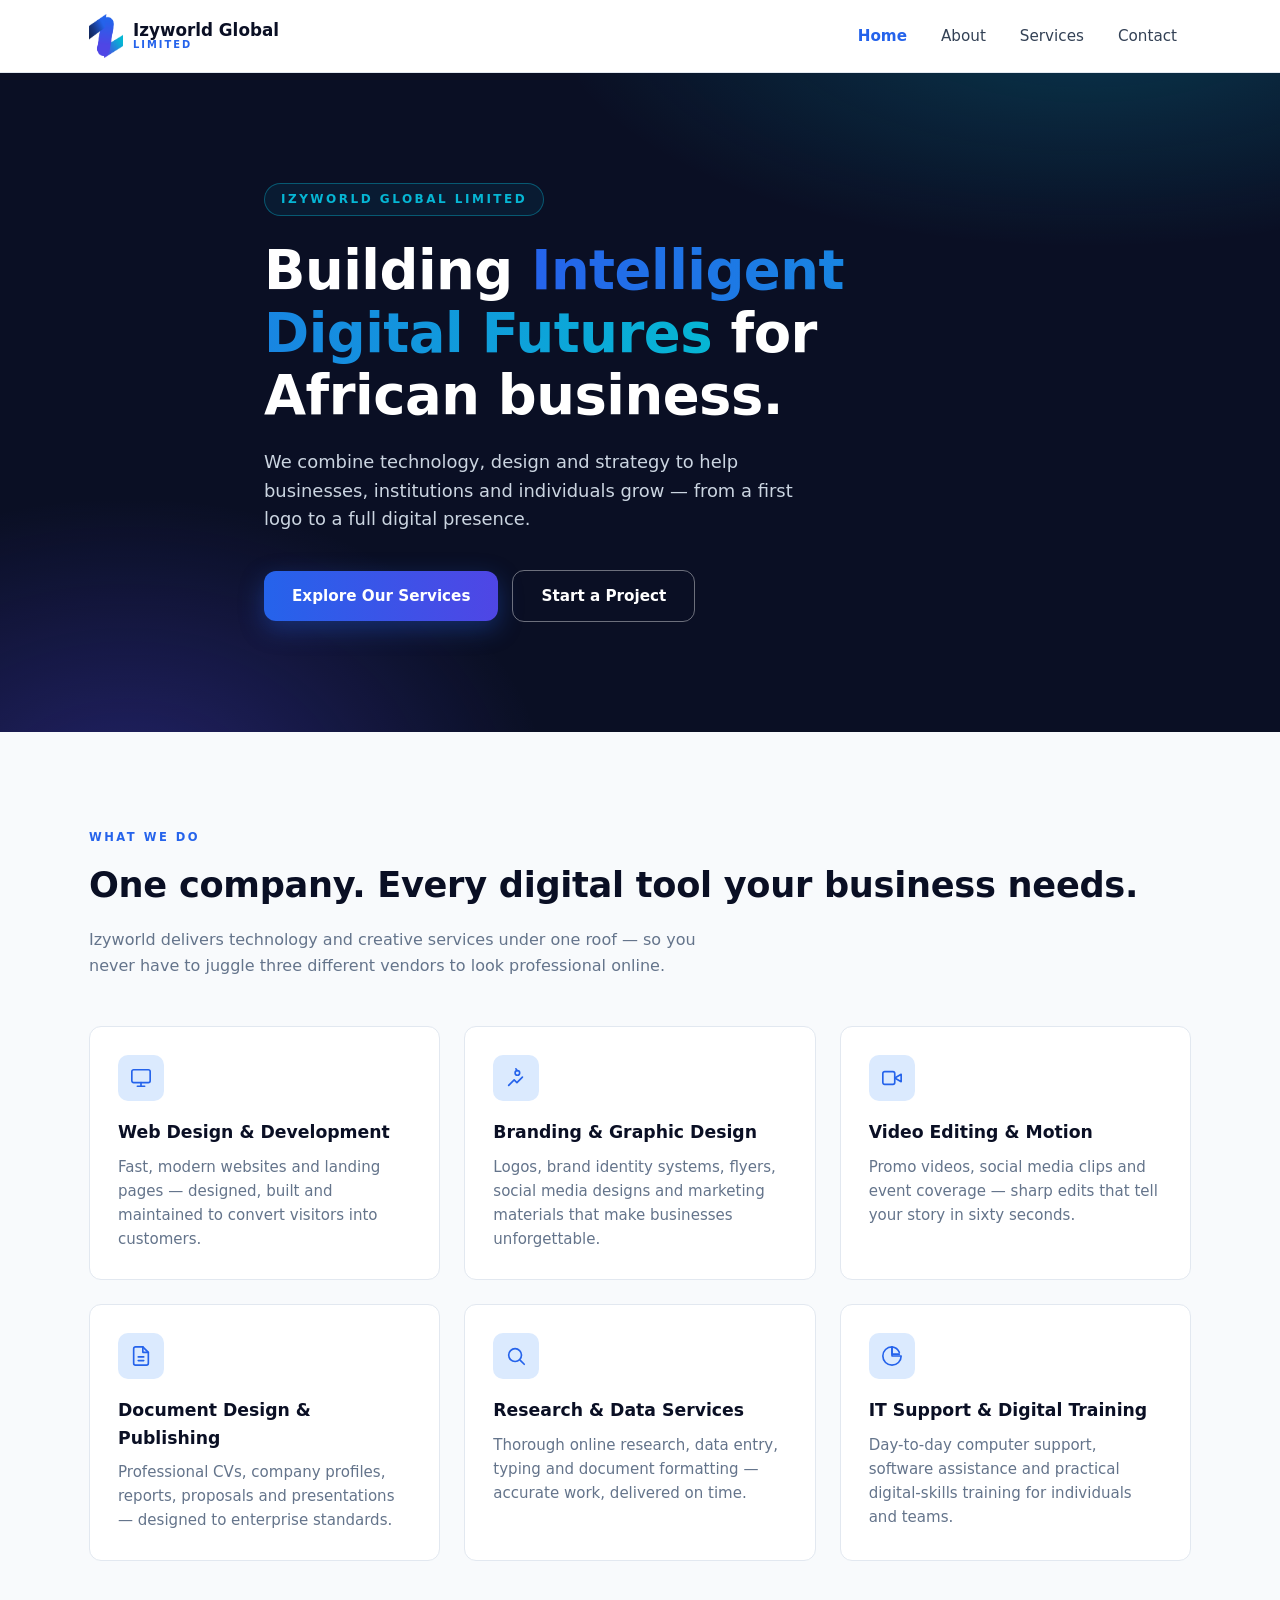
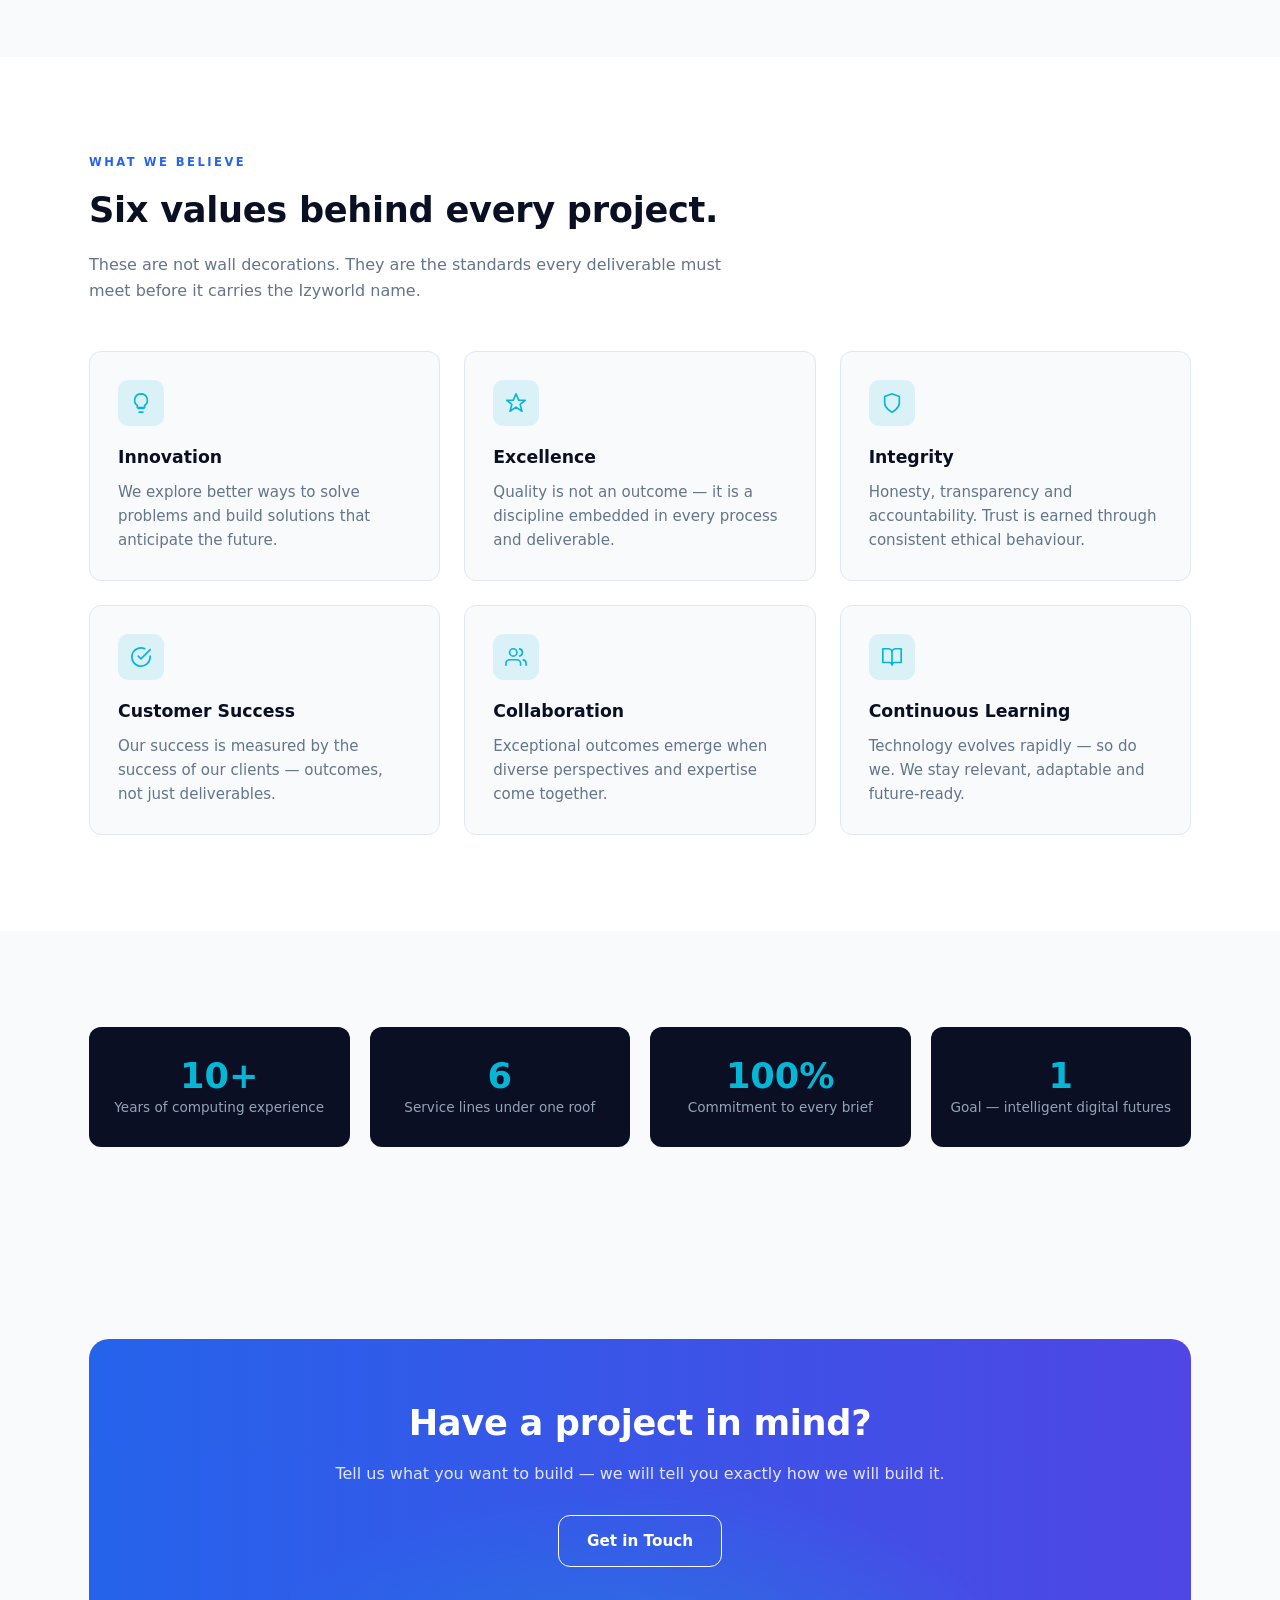
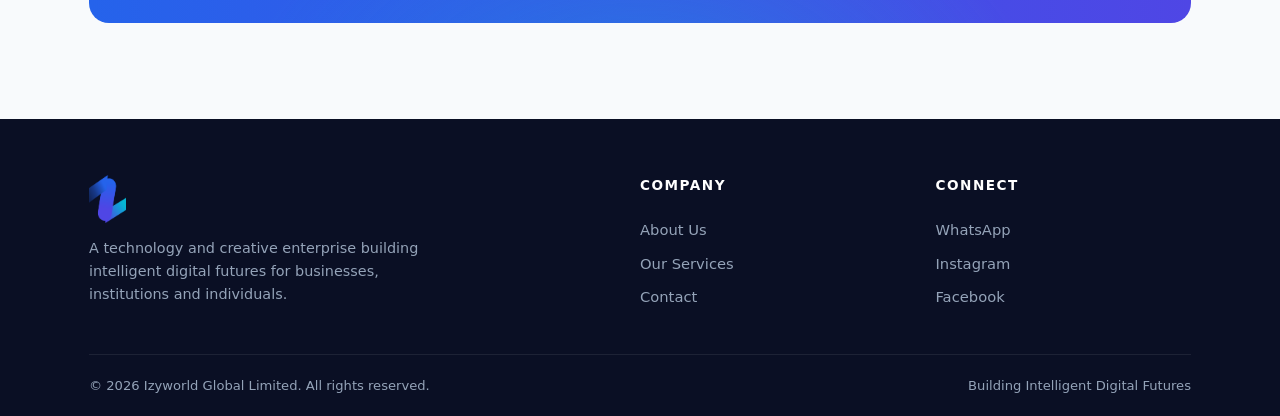
==== index.html @ 1196cd05 "Initial release: Izyworld Global Limited corporate website - 4 pages: home, about, services, contact" ====
<!DOCTYPE html>
<!-- ============================================================
     IZYWORLD GLOBAL LIMITED — HOME PAGE
     This is the file people see first. It has 5 sections:
       1. Hero      — the big opening statement
       2. Services  — what Izyworld does (quick overview)
       3. Values   — the company's six core values
       4. Numbers   — quick trust facts about the company
       5. CTA      — final call to action before the footer
     ============================================================ -->
<html lang="en">
<head>
  <meta charset="UTF-8">
  <meta name="viewport" content="width=device-width, initial-scale=1.0">
  <title>Izyworld Global Limited — Building Intelligent Digital Futures</title>
  <meta name="description" content="Izyworld Global Limited is a technology and creative enterprise delivering web design, branding, video, document design and digital support services.">

  <!-- Favicon: the little logo in the browser tab -->
  <link rel="icon" type="image/png" href="assets/favicon-32.png">
  <link rel="apple-touch-icon" href="assets/apple-touch-icon.png">

  <!-- Stylesheets: brand colors first, then the layout -->
  <link rel="stylesheet" href="css/variables.css">
  <link rel="stylesheet" href="css/main.css">
</head>
<body>

  <!-- ========== HEADER / NAVIGATION (same on every page) ========== -->
  <header class="site-header">
    <nav class="nav">
      <a href="index.html" class="brand">
        <img src="assets/izy-logo.png" alt="Izyworld Global Limited logo">
        <span class="brand-name">Izyworld Global<span>Limited</span></span>
      </a>

      <!-- the menu; class "active" marks the page you are on -->
      <ul class="nav-menu">
        <li><a href="index.html" class="active">Home</a></li>
        <li><a href="about.html">About</a></li>
        <li><a href="services.html">Services</a></li>
        <li><a href="contact.html">Contact</a></li>
      </ul>

      <!-- hamburger button (only visible on phones) -->
      <button class="nav-toggle" aria-label="Open menu">
        <svg class="icon-open" viewBox="0 0 24 24" fill="none" stroke-width="2" stroke-linecap="round"><path stroke="currentColor" d="M4 7h16M4 12h16M4 17h16"/></svg>
        <svg class="icon-close" style="display:none" viewBox="0 0 24 24" fill="none" stroke-width="2" stroke-linecap="round"><path stroke="currentColor" d="M6 6l12 12M18 6L6 18"/></svg>
      </button>
    </nav>
  </header>

  <!-- ========== 1. HERO ========== -->
  <section class="hero">
    <div class="container hero-inner">
      <span class="hero-badge">Izyworld Global Limited</span>
      <h1>Building <em>Intelligent Digital Futures</em> for African business.</h1>
      <p>
        We combine technology, design and strategy to help businesses, institutions
        and individuals grow — from a first logo to a full digital presence.
      </p>
      <div class="hero-actions">
        <a href="services.html" class="btn btn-primary">Explore Our Services</a>
        <a href="contact.html" class="btn btn-outline">Start a Project</a>
      </div>
    </div>
  </section>

  <!-- ========== 2. SERVICES (quick overview — full details on services.html) ========== -->
  <section class="section">
    <div class="container">
      <span class="section-eyebrow reveal">What We Do</span>
      <h2 class="reveal">One company. Every digital tool your business needs.</h2>
      <p class="section-lead reveal">
        Izyworld delivers technology and creative services under one roof — so you
        never have to juggle three different vendors to look professional online.
      </p>

      <div class="card-grid">
        <div class="card reveal">
          <div class="card-icon">
            <svg viewBox="0 0 24 24" fill="none" stroke="currentColor" stroke-width="1.8" stroke-linecap="round" stroke-linejoin="round"><rect x="2" y="3" width="20" height="14" rx="2"/><path d="M8 21h8M12 17v4"/></svg>
          </div>
          <h3>Web Design &amp; Development</h3>
          <p>Fast, modern websites and landing pages — designed, built and maintained to convert visitors into customers.</p>
        </div>

        <div class="card reveal">
          <div class="card-icon">
            <svg viewBox="0 0 24 24" fill="none" stroke="currentColor" stroke-width="1.8" stroke-linecap="round" stroke-linejoin="round"><circle cx="13.5" cy="6.5" r="2.5"/><path d="M12 2l1.2 2.1M4 20l6-6 3 3 6-6"/></svg>
          </div>
          <h3>Branding &amp; Graphic Design</h3>
          <p>Logos, brand identity systems, flyers, social media designs and marketing materials that make businesses unforgettable.</p>
        </div>

        <div class="card reveal">
          <div class="card-icon">
            <svg viewBox="0 0 24 24" fill="none" stroke="currentColor" stroke-width="1.8" stroke-linecap="round" stroke-linejoin="round"><rect x="2" y="5" width="13" height="14" rx="2"/><path d="M22 8l-7 4 7 4V8z"/></svg>
          </div>
          <h3>Video Editing &amp; Motion</h3>
          <p>Promo videos, social media clips and event coverage — sharp edits that tell your story in sixty seconds.</p>
        </div>

        <div class="card reveal">
          <div class="card-icon">
            <svg viewBox="0 0 24 24" fill="none" stroke="currentColor" stroke-width="1.8" stroke-linecap="round" stroke-linejoin="round"><path d="M14 2H6a2 2 0 0 0-2 2v16a2 2 0 0 0 2 2h12a2 2 0 0 0 2-2V8z"/><path d="M14 2v6h6M9 13h6M9 17h6"/></svg>
          </div>
          <h3>Document Design &amp; Publishing</h3>
          <p>Professional CVs, company profiles, reports, proposals and presentations — designed to enterprise standards.</p>
        </div>

        <div class="card reveal">
          <div class="card-icon">
            <svg viewBox="0 0 24 24" fill="none" stroke="currentColor" stroke-width="1.8" stroke-linecap="round" stroke-linejoin="round"><circle cx="11" cy="11" r="7"/><path d="M21 21l-4.3-4.3"/></svg>
          </div>
          <h3>Research &amp; Data Services</h3>
          <p>Thorough online research, data entry, typing and document formatting — accurate work, delivered on time.</p>
        </div>

        <div class="card reveal">
          <div class="card-icon">
            <svg viewBox="0 0 24 24" fill="none" stroke="currentColor" stroke-width="1.8" stroke-linecap="round" stroke-linejoin="round"><path d="M12 2a10 10 0 1 0 10 10h-10V2z"/><path d="M20 8a10 10 0 0 0-8-6v8h8"/></svg>
          </div>
          <h3>IT Support &amp; Digital Training</h3>
          <p>Day-to-day computer support, software assistance and practical digital-skills training for individuals and teams.</p>
        </div>
      </div>
    </div>
  </section>

  <!-- ========== 3. VALUES ========== -->
  <section class="section alt">
    <div class="container">
      <span class="section-eyebrow reveal">What We Believe</span>
      <h2 class="reveal">Six values behind every project.</h2>
      <p class="section-lead reveal">
        These are not wall decorations. They are the standards every deliverable
        must meet before it carries the Izyworld name.
      </p>

      <div class="card-grid">
        <div class="card value-card reveal">
          <div class="card-icon"><svg viewBox="0 0 24 24" fill="none" stroke="currentColor" stroke-width="1.8" stroke-linecap="round" stroke-linejoin="round"><path d="M9 18h6M10 22h4M12 2a7 7 0 0 0-4 12.7V17h8v-2.3A7 7 0 0 0 12 2z"/></svg></div>
          <h3>Innovation</h3>
          <p>We explore better ways to solve problems and build solutions that anticipate the future.</p>
        </div>
        <div class="card value-card reveal">
          <div class="card-icon"><svg viewBox="0 0 24 24" fill="none" stroke="currentColor" stroke-width="1.8" stroke-linecap="round" stroke-linejoin="round"><path d="M12 2l3 7h7l-5.5 4.5L18.5 21 12 16.5 5.5 21l2-7.5L2 9h7z"/></svg></div>
          <h3>Excellence</h3>
          <p>Quality is not an outcome — it is a discipline embedded in every process and deliverable.</p>
        </div>
        <div class="card value-card reveal">
          <div class="card-icon"><svg viewBox="0 0 24 24" fill="none" stroke="currentColor" stroke-width="1.8" stroke-linecap="round" stroke-linejoin="round"><path d="M12 22s8-4 8-10V5l-8-3-8 3v7c0 6 8 10 8 10z"/></svg></div>
          <h3>Integrity</h3>
          <p>Honesty, transparency and accountability. Trust is earned through consistent ethical behaviour.</p>
        </div>
        <div class="card value-card reveal">
          <div class="card-icon"><svg viewBox="0 0 24 24" fill="none" stroke="currentColor" stroke-width="1.8" stroke-linecap="round" stroke-linejoin="round"><path d="M22 11.08V12a10 10 0 1 1-5.9-9.1"/><path d="M22 4L12 14.01l-3-3"/></svg></div>
          <h3>Customer Success</h3>
          <p>Our success is measured by the success of our clients — outcomes, not just deliverables.</p>
        </div>
        <div class="card value-card reveal">
          <div class="card-icon"><svg viewBox="0 0 24 24" fill="none" stroke="currentColor" stroke-width="1.8" stroke-linecap="round" stroke-linejoin="round"><path d="M17 21v-2a4 4 0 0 0-4-4H5a4 4 0 0 0-4 4v2"/><circle cx="9" cy="7" r="4"/><path d="M23 21v-2a4 4 0 0 0-3-3.87M16 3.13a4 4 0 0 1 0 7.75"/></svg></div>
          <h3>Collaboration</h3>
          <p>Exceptional outcomes emerge when diverse perspectives and expertise come together.</p>
        </div>
        <div class="card value-card reveal">
          <div class="card-icon"><svg viewBox="0 0 24 24" fill="none" stroke="currentColor" stroke-width="1.8" stroke-linecap="round" stroke-linejoin="round"><path d="M2 3h6a4 4 0 0 1 4 4v14a3 3 0 0 0-3-3H2zM22 3h-6a4 4 0 0 0-4 4v14a3 3 0 0 1 3-3h7z"/></svg></div>
          <h3>Continuous Learning</h3>
          <p>Technology evolves rapidly — so do we. We stay relevant, adaptable and future-ready.</p>
        </div>
      </div>
    </div>
  </section>

  <!-- ========== 4. NUMBERS (quick trust facts) ========== -->
  <section class="section">
    <div class="container">
      <div class="stats-strip">
        <div class="stat reveal">
          <div class="stat-number">10+</div>
          <div class="stat-label">Years of computing experience</div>
        </div>
        <div class="stat reveal">
          <div class="stat-number">6</div>
          <div class="stat-label">Service lines under one roof</div>
        </div>
        <div class="stat reveal">
          <div class="stat-number">100%</div>
          <div class="stat-label">Commitment to every brief</div>
        </div>
        <div class="stat reveal">
          <div class="stat-number">1</div>
          <div class="stat-label">Goal — intelligent digital futures</div>
        </div>
      </div>
    </div>
  </section>

  <!-- ========== 5. FINAL CALL TO ACTION ========== -->
  <section class="section">
    <div class="container">
      <div class="cta-band reveal">
        <h2>Have a project in mind?</h2>
        <p>Tell us what you want to build — we will tell you exactly how we will build it.</p>
        <a href="contact.html" class="btn btn-outline" style="border-color:#fff">Get in Touch</a>
      </div>
    </div>
  </section>

  <!-- ========== FOOTER (same on every page) ========== -->
  <footer class="site-footer footer">
    <div class="container">
      <div class="footer-grid">
        <div class="footer-brand">
          <img src="assets/izy-logo.png" alt="Izyworld Global Limited logo">
          <p>A technology and creative enterprise building intelligent digital futures for businesses, institutions and individuals.</p>
        </div>
        <div>
          <h4>Company</h4>
          <ul class="footer-links">
            <li><a href="about.html">About Us</a></li>
            <li><a href="services.html">Our Services</a></li>
            <li><a href="contact.html">Contact</a></li>
          </ul>
        </div>
        <div>
          <h4>Connect</h4>
          <ul class="footer-links">
            <!-- UPDATE ME: add real social media links when ready -->
            <li><a href="#">WhatsApp</a></li>
            <li><a href="#">Instagram</a></li>
            <li><a href="#">Facebook</a></li>
          </ul>
        </div>
      </div>
      <div class="footer-bottom">
        <span>© <span id="year">2026</span> Izyworld Global Limited. All rights reserved.</span>
        <span>Building Intelligent Digital Futures</span>
      </div>
    </div>
  </footer>

  <!-- back-to-top button (see js/main.js PART 5) -->
  <button id="backToTop" aria-label="Back to top">↑</button>

  <script src="js/main.js"></script>
</body>
</html>
---- css/variables.css ----
/* ============================================================
   IZYWORLD GLOBAL LIMITED — BRAND DESIGN TOKENS
   ------------------------------------------------------------
   This file holds ALL the brand colors of Izyworld in ONE place.
   When you want to change a color, change it HERE only —
   every other CSS file uses these variables, so the whole
   website updates automatically.

   Source of truth: IZYWORLD-CORPORATE-ASSETS/01_BRAND-IDENTITY/
                    Color Palette/izyrootcolor.css (Google Drive)
   ============================================================ */

:root {
  /* ---- CORE BRAND COLORS ---- */
  --izy-primary: #2563EB;    /* Izyworld Blue  — main buttons, links  */
  --izy-secondary: #4F46E5;  /* Izyworld Indigo — gradients, accents   */
  --izy-accent: #06B6D4;     /* Izyworld Cyan   — small highlights    */
  --izy-navy: #0A0F24;       /* Izyworld Navy   — dark sections       */
  --izy-slate: #334155;      /* Izyworld Slate  — body text on light  */
  --izy-surface: #F8FAFC;    /* Izyworld Surface — page background   */

  /* ---- DERIVED SHADES (light/dark versions of the core colors) ---- */
  --izy-primary-dark: #1D4ED8;   /* darker blue for button hover states */
  --izy-primary-soft: #DBEAFE;   /* very light blue for soft backgrounds */
  --izy-white: #FFFFFF;
  --izy-text-muted: #64748B;     /* light gray for secondary text */

  /* ---- LAYOUT MEASUREMENTS ---- */
  --radius: 12px;          /* how rounded the corners of cards are */
  --section-gap: 96px;     /* vertical space between page sections */
  --container: 1150px;     /* maximum width of the page content */
}
---- css/main.css ----
/* ============================================================
   IZYWORLD GLOBAL LIMITED — MAIN STYLESHEET
   ------------------------------------------------------------
   HOW THIS FILE IS ORGANIZED
   Read top to bottom — it follows the page from top (header)
   to bottom (footer):
     1. RESET        – removes default browser spacing
     2. BASE         – global text, colors, containers
     3. HEADER       – the top bar + navigation menu
     4. HERO         – the big first section on the home page
     5. BUTTONS      – reusable button styles
     6. SECTIONS     – headings + section spacing
     7. CARDS        – grids of cards (services, values)
     8. ABOUT PAGE   – mission/vision blocks, stats
     9. CONTACT PAGE – form + contact info
    10. FOOTER       – the bottom of every page
    11. UTILITIES   – small reusable helpers
    12. ANIMATIONS  – the "reveal on scroll" effect
    13. RESPONSIVE  – adjustments for phones and tablets

   Every color comes from variables.css — never type a raw
   color code here. That keeps the brand consistent.
   ============================================================ */

/* ---------- 1. RESET ---------- */
* {
  margin: 0;
  padding: 0;
  box-sizing: border-box; /* padding no longer widens boxes */
}

/* ---------- 2. BASE ---------- */
html {
  scroll-behavior: smooth; /* clicking links glides instead of jumping */
}

body {
  font-family: system-ui, -apple-system, "Segoe UI", Roboto, Arial, sans-serif;
  background: var(--izy-surface);
  color: var(--izy-slate);
  line-height: 1.6;
}

img {
  max-width: 100%; /* images never break out of their container */
  display: block;
}

/* .container centers all page content and caps its width */
.container {
  max-width: var(--container);
  margin: 0 auto;
  padding: 0 24px;
}

/* ---------- 3. HEADER ---------- */
.site-header {
  position: sticky;  /* the header stays visible when you scroll */
  top: 0;
  z-index: 100;
  background: var(--izy-white);
  border-bottom: 1px solid #E2E8F0;
  transition: box-shadow 0.3s ease;
}

/* this class is added by js/main.js when the page is scrolled */
.site-header.scrolled {
  box-shadow: 0 4px 20px rgba(10, 15, 36, 0.08);
}

.nav {
  display: flex;
  align-items: center;
  justify-content: space-between;
  gap: 24px;
  padding: 14px 24px;
  max-width: var(--container);
  margin: 0 auto;
}

.brand {
  display: flex;
  align-items: center;
  gap: 10px;
  text-decoration: none;
}

.brand img {
  height: 44px;
  width: auto;
}

.brand-name {
  font-weight: 700;
  font-size: 1.05rem;
  color: var(--izy-navy);
  line-height: 1.1;
}

.brand-name span {
  display: block;
  font-size: 0.62rem;
  font-weight: 600;
  letter-spacing: 2px;
  color: var(--izy-primary);
  text-transform: uppercase;
}

/* the desktop menu */
.nav-menu {
  display: flex;
  align-items: center;
  gap: 6px;
  list-style: none;
}

.nav-menu a {
  display: block;
  padding: 8px 14px;
  border-radius: 8px;
  text-decoration: none;
  color: var(--izy-slate);
  font-weight: 500;
  font-size: 0.95rem;
  transition: color 0.2s, background 0.2s;
}

.nav-menu a:hover {
  color: var(--izy-primary);
  background: var(--izy-primary-soft);
}

/* the menu link of the page you are currently on */
.nav-menu a.active {
  color: var(--izy-primary);
  font-weight: 600;
}

/* hamburger button — hidden on desktop, shown on phones (see part 13) */
.nav-toggle {
  display: none;
  background: none;
  border: none;
  cursor: pointer;
  padding: 8px;
}

.nav-toggle svg {
  width: 26px;
  height: 26px;
  stroke: var(--izy-navy);
}

/* ---------- 4. HERO ---------- */
.hero {
  background:
    radial-gradient(900px 400px at 85% -10%, rgba(6, 182, 212, 0.25), transparent 60%),
    radial-gradient(700px 500px at 10% 110%, rgba(79, 70, 229, 0.35), transparent 60%),
    var(--izy-navy);
  color: var(--izy-white);
  padding: 110px 0;
  overflow: hidden;
}

.hero-inner {
  max-width: 800px;
}

.hero-badge {
  display: inline-block;
  font-size: 0.75rem;
  font-weight: 600;
  letter-spacing: 2.5px;
  text-transform: uppercase;
  color: var(--izy-accent);
  border: 1px solid rgba(6, 182, 212, 0.4);
  border-radius: 999px;
  padding: 6px 16px;
  margin-bottom: 24px;
  background: rgba(6, 182, 212, 0.08);
}

.hero h1 {
  font-size: clamp(2.1rem, 5vw, 3.4rem); /* grows on bigger screens */
  line-height: 1.15;
  font-weight: 800;
  letter-spacing: -0.5px;
  margin-bottom: 20px;
}

.hero h1 em {
  font-style: normal;
  background: linear-gradient(90deg, var(--izy-primary), var(--izy-accent));
  -webkit-background-clip: text;
  background-clip: text;
  color: transparent;
}

.hero p {
  font-size: 1.12rem;
  color: #CBD5E1;
  max-width: 560px;
  margin-bottom: 36px;
}

.hero-actions {
  display: flex;
  flex-wrap: wrap;
  gap: 14px;
  align-items: center;
}

/* ---------- 5. BUTTONS ---------- */
.btn {
  display: inline-block;
  padding: 13px 28px;
  border-radius: var(--radius);
  font-weight: 600;
  font-size: 0.95rem;
  text-decoration: none;
  border: none;
  cursor: pointer;
  transition: transform 0.15s, background 0.2s, box-shadow 0.2s;
}

.btn-primary {
  background: linear-gradient(90deg, var(--izy-primary), var(--izy-secondary));
  color: var(--izy-white);
  box-shadow: 0 8px 24px rgba(37, 99, 235, 0.35);
}

.btn-primary:hover {
  transform: translateY(-2px);
  box-shadow: 0 12px 28px rgba(37, 99, 235, 0.45);
}

/* outline version — used inside dark sections */
.btn-outline {
  background: transparent;
  color: var(--izy-white);
  border: 1.5px solid rgba(255, 255, 255, 0.4);
}

.btn-outline:hover {
  border-color: var(--izy-accent);
  color: var(--izy-accent);
}

/* light outline version — used on light backgrounds */
.btn-light-outline {
  background: transparent;
  color: var(--izy-primary);
  border: 1.5px solid var(--izy-primary);
}

.btn-light-outline:hover {
  background: var(--izy-primary-soft);
}

/* ---------- 6. SECTIONS ---------- */
.section {
  padding: var(--section-gap) 0;
}

.section.alt {
  background: var(--izy-white); /* alternating strip for rhythm */
}

.section-eyebrow {
  display: block;
  font-size: 0.72rem;
  font-weight: 700;
  letter-spacing: 2.5px;
  text-transform: uppercase;
  color: var(--izy-primary);
  margin-bottom: 10px;
}

.section h2 {
  font-size: clamp(1.6rem, 3vw, 2.2rem);
  color: var(--izy-navy);
  letter-spacing: -0.3px;
  margin-bottom: 14px;
}

.section-lead {
  max-width: 640px;
  color: var(--izy-text-muted);
  margin-bottom: 48px;
}

/* ---------- 7. CARDS (services, values) ---------- */
.card-grid {
  display: grid;
  /* auto-fit = as many columns as fit; each card is at least 300px wide */
  grid-template-columns: repeat(auto-fit, minmax(300px, 1fr));
  gap: 24px;
}

.card {
  background: var(--izy-white);
  border: 1px solid #E2E8F0;
  border-radius: var(--radius);
  padding: 28px;
  transition: transform 0.2s, box-shadow 0.2s;
}

.section.alt .card {
  background: var(--izy-surface);
}

.card:hover {
  transform: translateY(-4px);
  box-shadow: 0 16px 40px rgba(10, 15, 36, 0.10);
}

.card-icon {
  width: 46px;
  height: 46px;
  border-radius: 10px;
  display: grid;
  place-items: center;
  background: var(--izy-primary-soft);
  color: var(--izy-primary);
  margin-bottom: 18px;
}

.card-icon svg {
  width: 22px;
  height: 22px;
}

.card h3 {
  color: var(--izy-navy);
  font-size: 1.08rem;
  margin-bottom: 8px;
}

.card p {
  font-size: 0.94rem;
  color: var(--izy-text-muted);
}

/* ---------- 8. ABOUT PAGE ---------- */
.mv-block {
  background: var(--izy-white);
  border-left: 4px solid var(--izy-primary);
  border-radius: var(--radius);
  padding: 30px 32px;
  box-shadow: 0 4px 20px rgba(10, 15, 36, 0.05);
}

.mv-block h3 {
  color: var(--izy-primary);
  font-size: 0.8rem;
  letter-spacing: 2px;
  text-transform: uppercase;
  margin-bottom: 10px;
}

.mv-block p {
  color: var(--izy-slate);
  font-size: 1.02rem;
}

.stats-strip {
  display: grid;
  grid-template-columns: repeat(auto-fit, minmax(180px, 1fr));
  gap: 20px;
}

.stat {
  text-align: center;
  padding: 28px 16px;
  border-radius: var(--radius);
  background: var(--izy-navy);
  color: var(--izy-white);
}

.stat-number {
  font-size: 2.2rem;
  font-weight: 800;
  color: var(--izy-accent);
  line-height: 1.2;
}

.stat-label {
  font-size: 0.85rem;
  color: #94A3B8;
}

/* page banner used on inner pages (smaller than the home hero) */
.page-banner {
  background:
    radial-gradient(700px 300px at 90% 0%, rgba(6, 182, 212, 0.22), transparent 60%),
    var(--izy-navy);
  color: var(--izy-white);
  padding: 72px 0;
}

.page-banner h1 {
  font-size: clamp(1.8rem, 4vw, 2.6rem);
  font-weight: 800;
  margin-bottom: 10px;
}

.page-banner p {
  color: #CBD5E1;
  max-width: 620px;
}

/* the "what we believe" value cards reuse .card — this adds the icon tint */
.value-card .card-icon {
  background: rgba(6, 182, 212, 0.12);
  color: var(--izy-accent);
}

/* ---------- 9. CONTACT PAGE ---------- */
.contact-layout {
  display: grid;
  grid-template-columns: 1.2fr 1fr;
  gap: 40px;
  align-items: start;
}

.contact-form {
  background: var(--izy-white);
  border: 1px solid #E2E8F0;
  border-radius: var(--radius);
  padding: 32px;
}

.form-group {
  margin-bottom: 20px;
}

.form-group label {
  display: block;
  font-weight: 600;
  font-size: 0.88rem;
  color: var(--izy-navy);
  margin-bottom: 6px;
}

.form-group input,
.form-group textarea,
.form-group select {
  width: 100%;
  padding: 12px 14px;
  border: 1.5px solid #CBD5E1;
  border-radius: 10px;
  font-size: 0.95rem;
  font-family: inherit;
  background: var(--izy-surface);
  transition: border-color 0.2s, box-shadow 0.2s;
}

.form-group input:focus,
.form-group textarea:focus,
.form-group select:focus {
  outline: none;
  border-color: var(--izy-primary);
  box-shadow: 0 0 0 3px rgba(37, 99, 235, 0.15);
}

/* red border shown when js/main.js finds invalid input */
.form-group input.invalid,
.form-group textarea.invalid {
  border-color: #EF4444;
}

.error-msg {
  display: none; /* hidden until JavaScript shows it */
  color: #DC2626;
  font-size: 0.8rem;
  margin-top: 5px;
}

.error-msg.show {
  display: block;
}

.contact-info-card {
  background: var(--izy-navy);
  color: var(--izy-white);
  border-radius: var(--radius);
  padding: 32px;
}

.contact-info-card h3 {
  margin-bottom: 20px;
  font-size: 1.1rem;
}

.contact-line {
  display: flex;
  gap: 12px;
  align-items: flex-start;
  padding: 14px 0;
  border-bottom: 1px solid rgba(255, 255, 255, 0.08);
  font-size: 0.95rem;
  color: #CBD5E1;
}

.contact-line svg {
  width: 18px;
  height: 18px;
  flex-shrink: 0;
  margin-top: 3px;
  color: var(--izy-accent);
}

/* ---------- 10. FOOTER ---------- */
.site-footer {
  background: var(--izy-navy);
  color: #94A3B8;
  padding: 56px 0 0;
}

.footer-grid {
  display: grid;
  grid-template-columns: 2fr 1fr 1fr;
  gap: 40px;
  padding-bottom: 40px;
}

.footer-brand img {
  height: 48px;
  margin-bottom: 14px;
}

.footer-brand p {
  font-size: 0.9rem;
  max-width: 340px;
}

.footer h4 {
  color: var(--izy-white);
  font-size: 0.85rem;
  letter-spacing: 1.5px;
  text-transform: uppercase;
  margin-bottom: 16px;
}

.footer-links {
  list-style: none;
}

.footer-links a {
  display: block;
  color: #94A3B8;
  text-decoration: none;
  font-size: 0.92rem;
  padding: 5px 0;
  transition: color 0.2s;
}

.footer-links a:hover {
  color: var(--izy-accent);
}

.footer-bottom {
  border-top: 1px solid rgba(255, 255, 255, 0.08);
  padding: 20px 0;
  font-size: 0.82rem;
  display: flex;
  flex-wrap: wrap;
  gap: 8px;
  justify-content: space-between;
}

/* ---------- 11. UTILITIES ---------- */
.text-center {
  text-align: center;
}

.cta-band {
  background:
    radial-gradient(600px 300px at 50% 120%, rgba(6, 182, 212, 0.3), transparent 65%),
    linear-gradient(90deg, var(--izy-primary), var(--izy-secondary));
  color: var(--izy-white);
  border-radius: 20px;
  padding: 56px 48px;
  text-align: center;
}

.cta-band h2 {
  color: var(--izy-white);
  margin-bottom: 10px;
}

.cta-band p {
  color: rgba(255, 255, 255, 0.85);
  margin-bottom: 28px;
}

#backToTop {
  position: fixed;
  bottom: 24px;
  right: 24px;
  width: 46px;
  height: 46px;
  border-radius: 50%;
  border: none;
  background: var(--izy-primary);
  color: var(--izy-white);
  font-size: 1.2rem;
  cursor: pointer;
  box-shadow: 0 8px 24px rgba(37, 99, 235, 0.4);
  opacity: 0;               /* hidden by default */
  pointer-events: none;
  transition: opacity 0.3s, transform 0.2s;
}

#backToTop.visible {
  opacity: 1;
  pointer-events: auto;
}

/* ---------- 12. ANIMATIONS ---------- */
/* Elements with .reveal start invisible and slide up
   when they enter the screen (js/main.js handles when). */
.reveal {
  opacity: 0;
  transform: translateY(28px);
  transition: opacity 0.7s ease, transform 0.7s ease;
}

.reveal.visible {
  opacity: 1;
  transform: none;
}

/* ---------- 13. RESPONSIVE (phones & tablets) ---------- */
@media (max-width: 860px) {
  .nav-toggle {
    display: block; /* show the hamburger */
  }

  /* the menu becomes a dropdown panel under the header */
  .nav-menu {
    display: none;
    position: absolute;
    top: 100%;
    left: 0;
    right: 0;
    flex-direction: column;
    align-items: stretch;
    background: var(--izy-white);
    border-bottom: 1px solid #E2E8F0;
    box-shadow: 0 16px 30px rgba(10, 15, 36, 0.12);
    padding: 10px 16px 18px;
  }

  .nav-menu.open {
    display: flex; /* toggled by js/main.js */
  }

  .nav-menu a {
    padding: 13px 14px;
    border-radius: 8px;
  }

  .hero {
    padding: 72px 0;
  }

  .contact-layout {
    grid-template-columns: 1fr; /* stack the form above the info */
  }

  .footer-grid {
    grid-template-columns: 1fr;
    gap: 28px;
  }

  .section {
    padding: 64px 0;
  }

  .cta-band {
    padding: 40px 24px;
  }
}
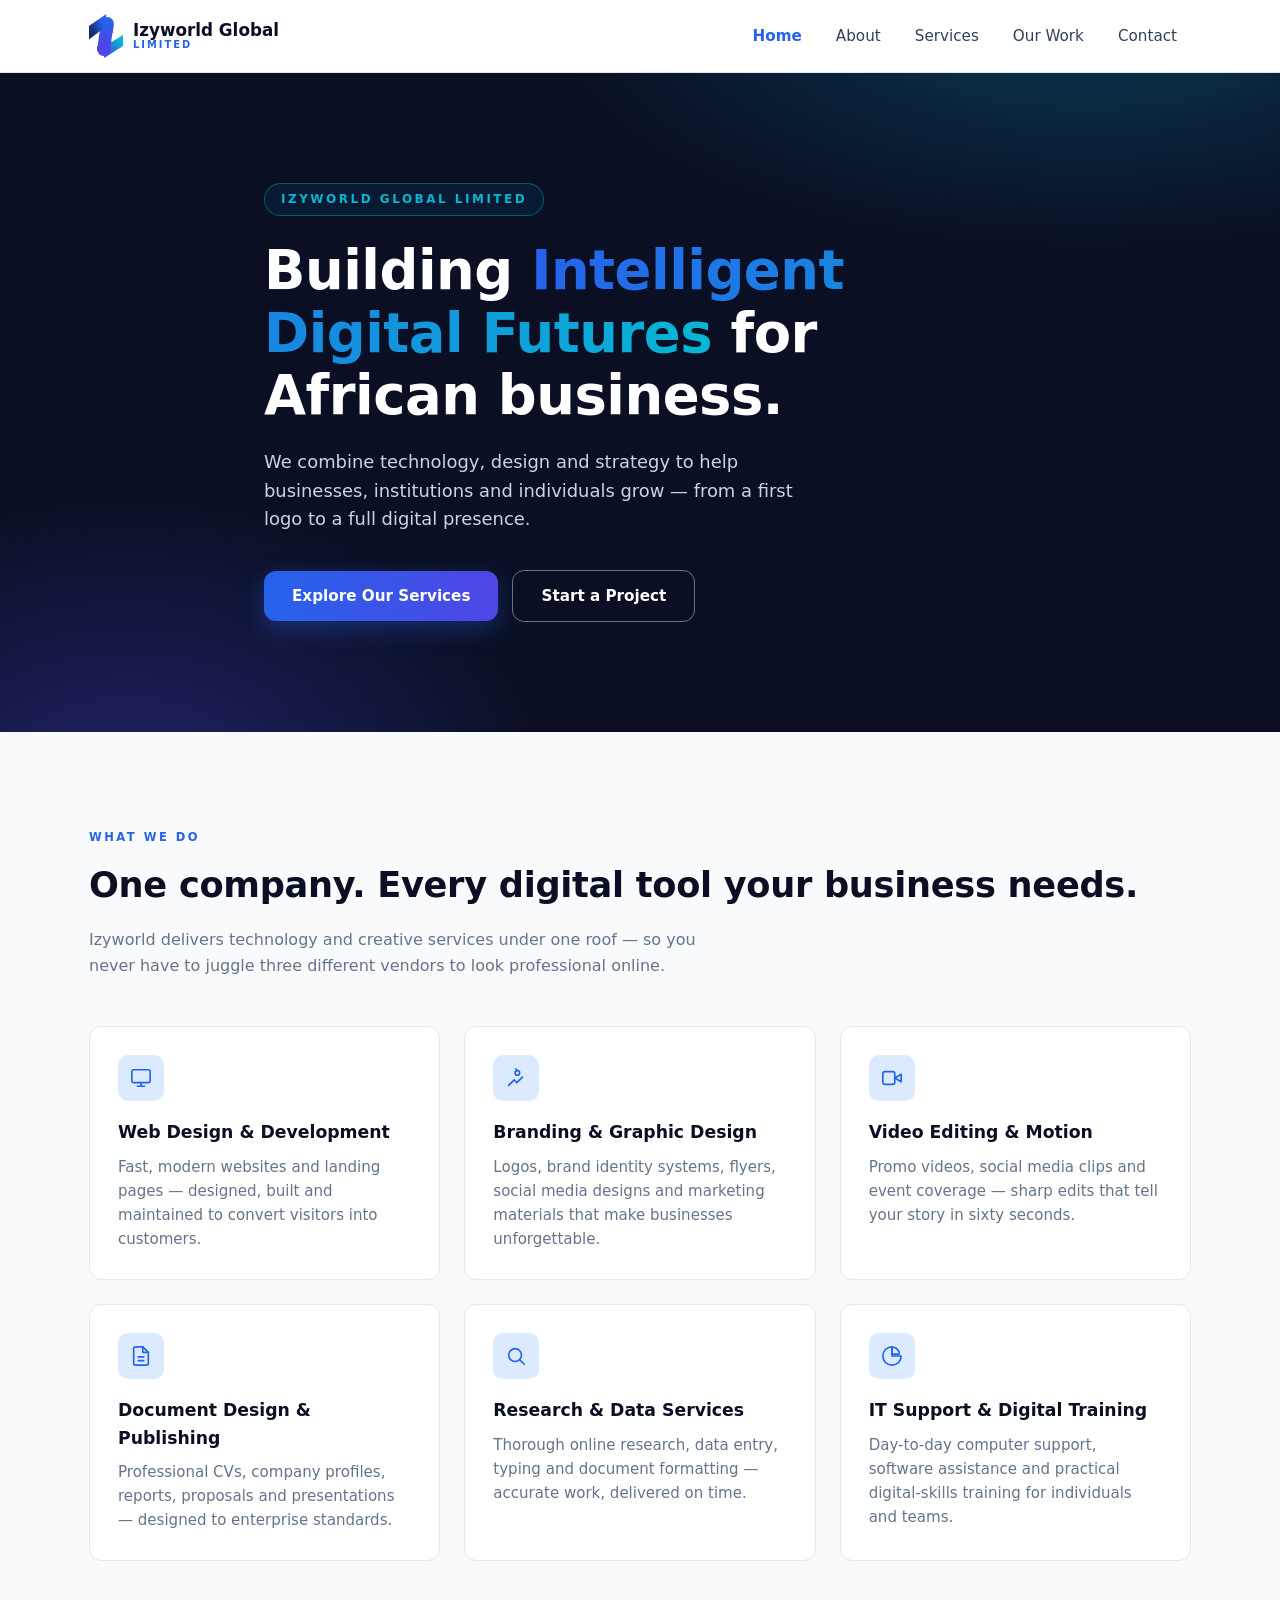
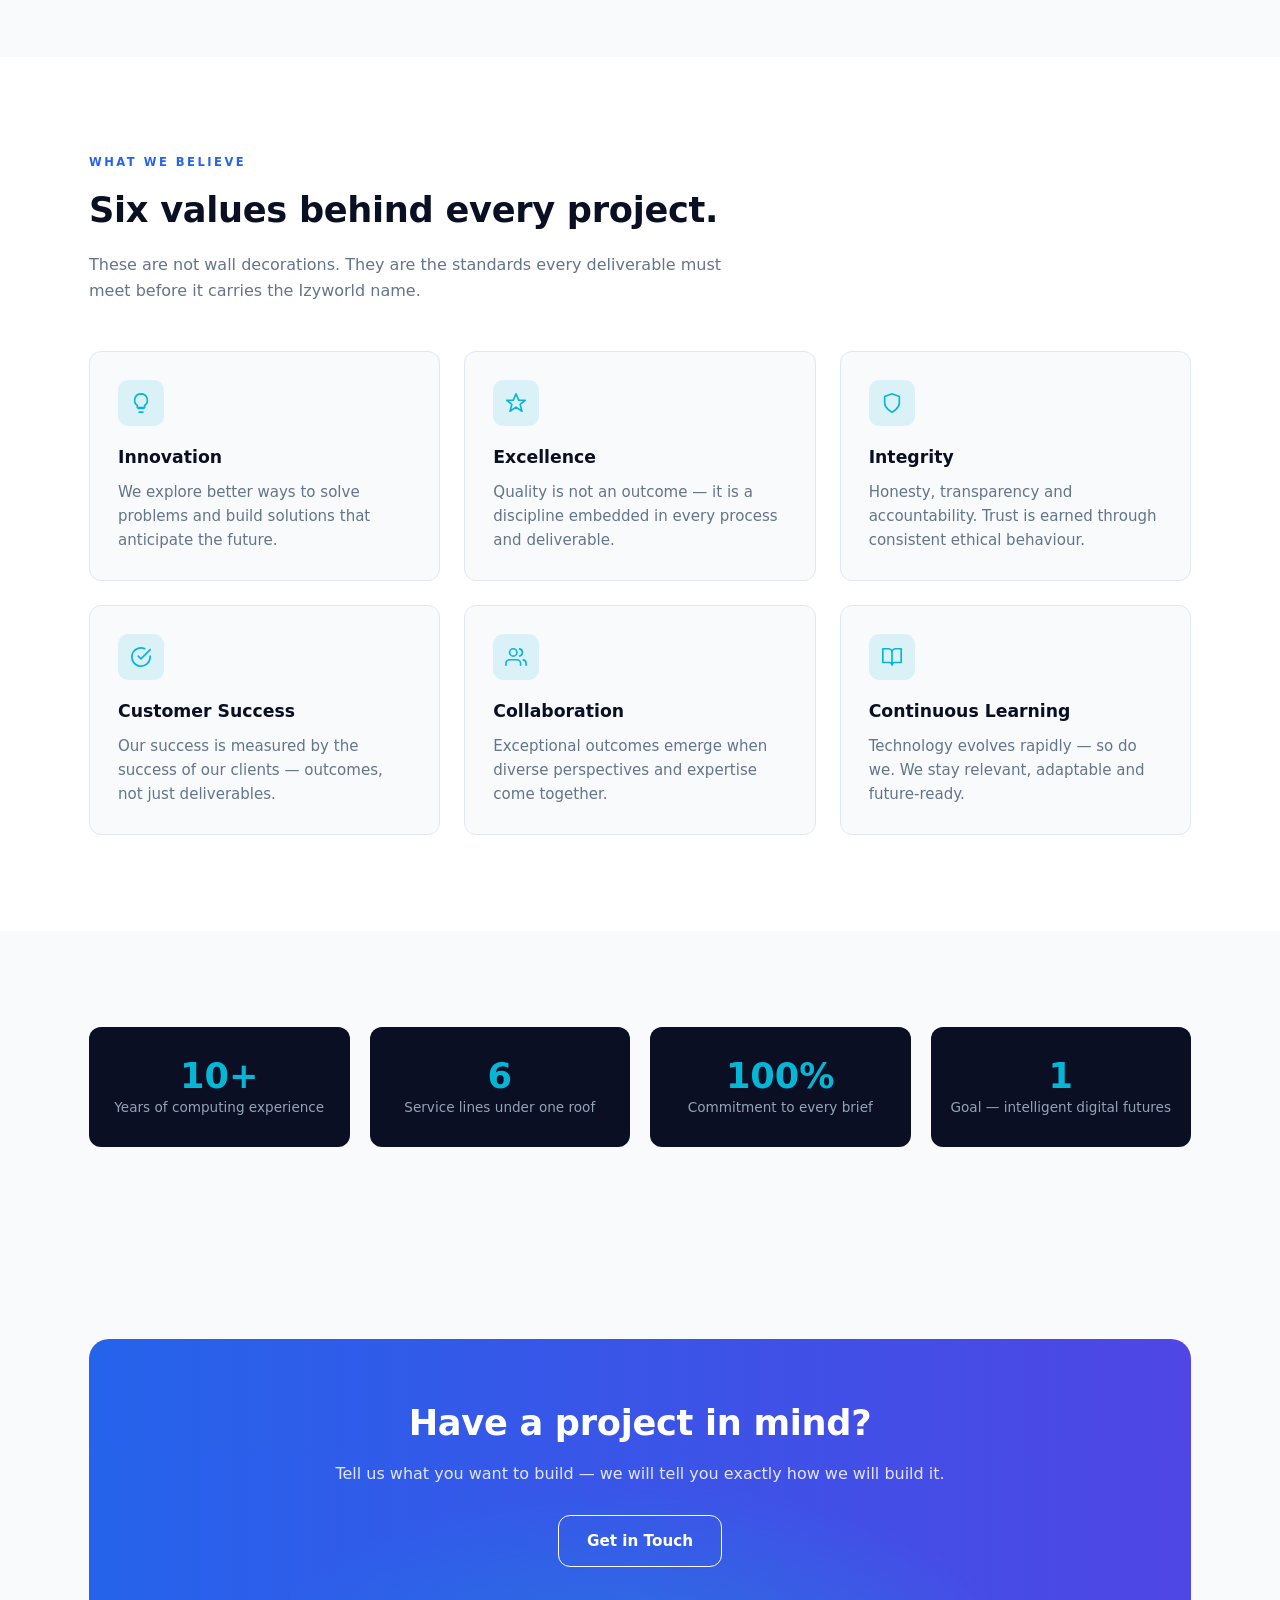
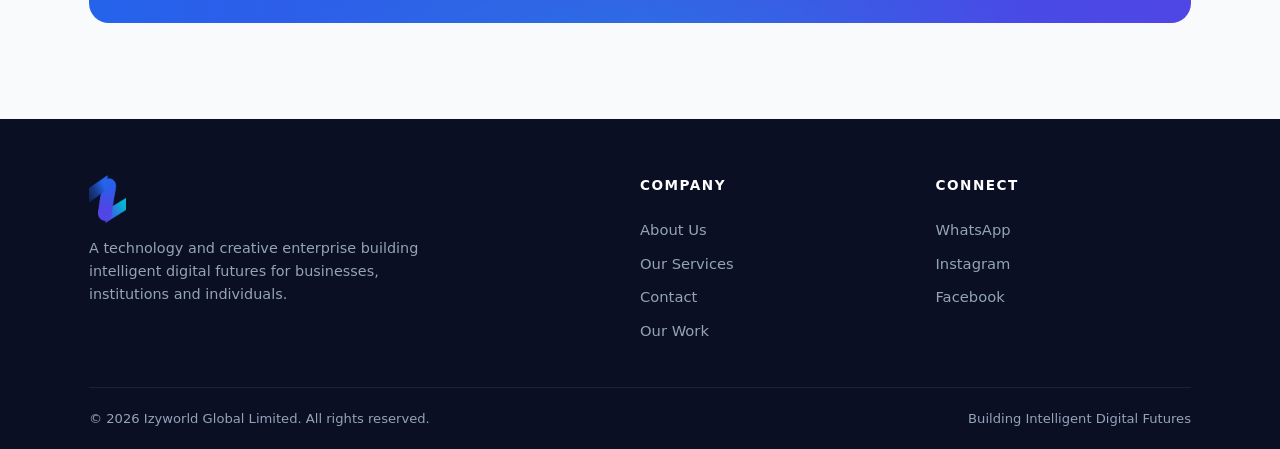
==== commit 47377cae: "Add Our Work portfolio page + MIT license - portfolio.html: 6 real project cards (TEC platform, Izyw" ====
--- a/index.html
+++ b/index.html
@@ -38,6 +38,7 @@
         <li><a href="index.html" class="active">Home</a></li>
         <li><a href="about.html">About</a></li>
         <li><a href="services.html">Services</a></li>
+        <li><a href="portfolio.html">Our Work</a></li>
         <li><a href="contact.html">Contact</a></li>
       </ul>
 
@@ -221,6 +222,7 @@
             <li><a href="about.html">About Us</a></li>
             <li><a href="services.html">Our Services</a></li>
             <li><a href="contact.html">Contact</a></li>
+            <li><a href="portfolio.html">Our Work</a></li>
           </ul>
         </div>
         <div>
--- a/css/main.css
+++ b/css/main.css
@@ -682,3 +682,103 @@
     padding: 40px 24px;
   }
 }
+
+/* ---------- 14. PORTFOLIO / "OUR WORK" PAGE ---------- */
+/* Project cards: like .card, but with an optional image on top,
+   a badge, tag pills and links. Text-only cards simply skip
+   the .project-media image — the layout adapts. */
+
+.project-grid {
+  display: grid;
+  grid-template-columns: repeat(auto-fit, minmax(320px, 1fr));
+  gap: 24px;
+}
+
+.project-card {
+  background: var(--izy-white);
+  border: 1px solid #E2E8F0;
+  border-radius: var(--radius);
+  overflow: hidden;             /* makes the image respect the card's rounded corners */
+  display: flex;
+  flex-direction: column;
+  transition: transform 0.2s, box-shadow 0.2s;
+}
+
+.project-card:hover {
+  transform: translateY(-4px);
+  box-shadow: 0 16px 40px rgba(10, 15, 36, 0.10);
+}
+
+.project-media {
+  aspect-ratio: 16 / 10;       /* every image gets the same height */
+  object-fit: cover;           /* image fills the box without stretching */
+  width: 100%;
+  border-bottom: 1px solid #E2E8F0;
+}
+
+.project-body {
+  padding: 26px;
+  display: flex;
+  flex-direction: column;
+  gap: 14px;
+  flex: 1;                     /* body stretches so all cards end evenly */
+}
+
+.project-badge {
+  align-self: flex-start;
+  font-size: 0.72rem;
+  font-weight: 700;
+  letter-spacing: 1.2px;
+  text-transform: uppercase;
+  color: var(--izy-primary);
+  background: var(--izy-primary-soft);
+  border-radius: 999px;
+  padding: 5px 12px;
+}
+
+.project-card h3 {
+  color: var(--izy-navy);
+  font-size: 1.12rem;
+  line-height: 1.35;
+}
+
+.project-card p {
+  font-size: 0.94rem;
+  color: var(--izy-text-muted);
+}
+
+.project-tags {
+  display: flex;
+  flex-wrap: wrap;
+  gap: 6px;
+}
+
+.tag {
+  font-size: 0.72rem;
+  font-weight: 600;
+  color: var(--izy-slate);
+  background: var(--izy-surface);
+  border: 1px solid #E2E8F0;
+  border-radius: 999px;
+  padding: 4px 10px;
+}
+
+.project-links {
+  margin-top: auto;            /* links always sit at the bottom of the card */
+  display: flex;
+  flex-wrap: wrap;
+  gap: 16px;
+}
+
+.project-links a {
+  font-size: 0.85rem;
+  font-weight: 700;
+  color: var(--izy-primary);
+  text-decoration: none;
+  border-bottom: 2px solid var(--izy-primary-soft);
+  transition: border-color 0.2s;
+}
+
+.project-links a:hover {
+  border-color: var(--izy-primary);
+}
